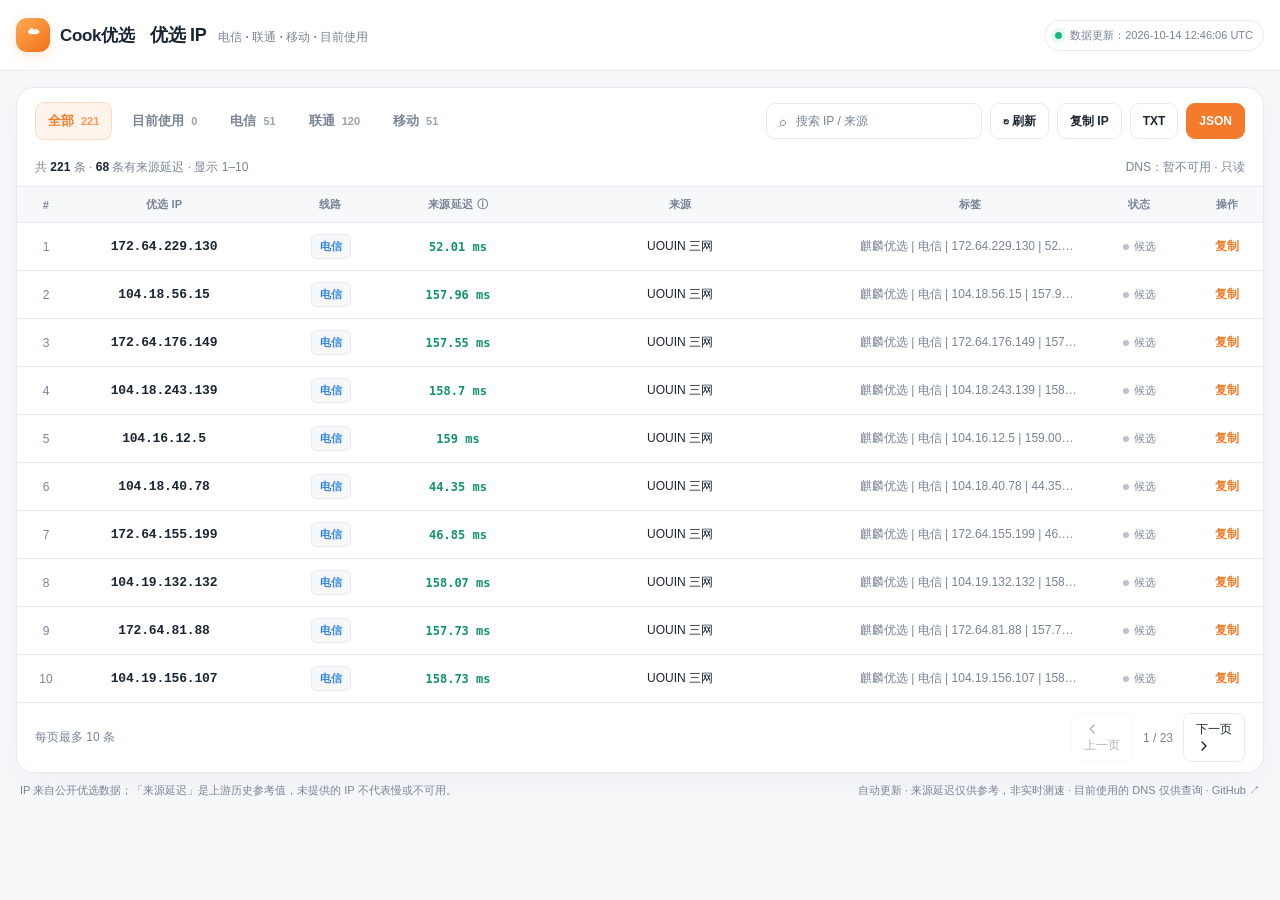
==== index.html @ 9cfcaa58 "Refresh aggregated IP pools" ====
<!doctype html>
<html lang="zh-CN">
<head>
  <meta charset="utf-8">
  <meta name="viewport" content="width=device-width, initial-scale=1, viewport-fit=cover">
  <meta name="color-scheme" content="light dark">
  <meta name="description" content="Cloudflare IPv4 优选数据：电信、联通、移动与目前使用的 DNS 解析。">
  <title>Cook 优选 · Cloudflare IP</title>
  <style>
    :root{font-family:Inter,-apple-system,BlinkMacSystemFont,"SF Pro Text","Segoe UI","PingFang SC","Microsoft YaHei",sans-serif;color-scheme:light;--bg:#f7f8fa;--panel:#fff;--ink:#1a2533;--muted:#788495;--border:#e7ebf1;--accent:#f47b2b;--accent-bg:#fff4eb;--green:#15966e;--green-bg:#e8f8ef;--shadow:0 8px 30px rgba(25,42,64,.045)}
    @media(prefers-color-scheme:dark){:root{color-scheme:dark;--bg:#0f141c;--panel:#1a222d;--ink:#eef2f7;--muted:#9aa6b4;--border:#303b4a;--accent:#ff9958;--accent-bg:#392b24;--green:#53d6a6;--green-bg:#1a382e;--shadow:0 8px 30px rgba(0,0,0,.18)}}
    *{box-sizing:border-box}body{margin:0;background:var(--bg);color:var(--ink);font-size:14px;min-width:320px}button,input,a{font:inherit}button{cursor:pointer}a{color:inherit;text-decoration:none}
    .site-header{background:var(--panel);border-bottom:1px solid var(--border)}.header-inner{width:min(1080px,calc(100% - 36px));margin:auto;height:67px;display:flex;align-items:center;justify-content:space-between;gap:16px}
    .brand{display:inline-flex;align-items:center;gap:10px;white-space:nowrap;font-size:17px;font-weight:800;letter-spacing:-.02em}.brand-mark{display:grid;place-items:center;width:34px;height:34px;border-radius:11px;color:#fff;background:linear-gradient(140deg,#ffac51,#f16f1a);font-size:21px;box-shadow:0 4px 13px rgba(247,119,34,.18)}.header-subtitle{color:var(--muted);font-size:12px;font-weight:550}
    .container{width:min(1080px,calc(100% - 36px));margin:54px auto 70px}.title-section{margin-bottom:26px;display:flex;justify-content:space-between;align-items:flex-end;gap:16px}.eyebrow{color:var(--accent);font-size:11px;letter-spacing:.16em;font-weight:800}.title-section h1{font-size:clamp(29px,4.5vw,38px);line-height:1.2;margin:8px 0 7px;letter-spacing:-.04em}.title-section p{font-size:13px;line-height:1.75;color:var(--muted);margin:0}.auto-badge{border:1px solid var(--border);border-radius:50px;padding:8px 12px;background:var(--panel);display:inline-flex;align-items:center;gap:8px;white-space:nowrap;color:var(--muted);font-size:12px}.live-dot{display:inline-block;width:7px;height:7px;border-radius:50%;background:#14b981;box-shadow:0 0 0 4px rgba(20,185,129,.09)}
    .panel{background:var(--panel);border:1px solid var(--border);border-radius:18px;box-shadow:var(--shadow);overflow:hidden}.toolbar{padding:22px 24px 19px;display:flex;flex-wrap:wrap;justify-content:space-between;gap:15px;align-items:center}.filters{display:flex;flex-wrap:wrap;gap:7px}.filter{background:transparent;border:1px solid transparent;border-radius:9px;color:var(--muted);padding:9px 12px;font-weight:650;font-size:13px;display:inline-flex;align-items:center;gap:7px}.filter:hover{color:var(--ink);background:var(--bg)}.filter.active{background:var(--accent-bg);color:var(--accent);border-color:rgba(244,123,43,.21)}.filter small{font-size:11px;font-weight:600;color:inherit;opacity:.75}
    .tools{display:flex;gap:8px;align-items:center;flex-wrap:wrap}.search{display:flex;align-items:center;gap:8px;min-width:190px;width:216px;border:1px solid var(--border);border-radius:9px;padding:0 12px;background:var(--panel);height:36px;color:var(--muted)}.search:focus-within{border-color:var(--accent);box-shadow:0 0 0 3px rgba(244,123,43,.09)}.search input{color:var(--ink);background:transparent;border:0;outline:0;min-width:0;width:100%;font-size:12px}.search input::placeholder{color:var(--muted)}
    .btn{border:1px solid var(--border);border-radius:9px;white-space:nowrap;background:var(--panel);color:var(--ink);height:36px;padding:0 12px;font-size:12px;font-weight:650}.btn:hover{border-color:var(--accent);color:var(--accent)}.btn-main{background:var(--accent);border-color:var(--accent);color:#fff}.btn-main:hover{filter:brightness(1.04);color:#fff}.btn:disabled{opacity:.55;cursor:wait}
    .table-meta{display:flex;justify-content:space-between;align-items:center;gap:10px;padding:11px 24px 16px;color:var(--muted);font-size:12px}.table-meta strong{color:var(--ink)}.meta-hint{overflow:hidden;text-overflow:ellipsis;white-space:nowrap}
    .table-wrap{overflow-x:auto;scrollbar-width:thin;border-top:1px solid var(--border)}table{border-collapse:collapse;width:100%;min-width:810px;text-align:center}thead{background:var(--bg)}th{color:var(--muted);font-size:11px;font-weight:750;letter-spacing:.025em;text-align:center;padding:14px 12px;white-space:nowrap}td{border-top:1px solid var(--border);font-size:12px;padding:14px 12px;vertical-align:middle}tbody tr:hover{background:color-mix(in srgb,var(--bg) 58%,transparent)}th:first-child,td:first-child{width:58px;color:var(--muted)}th:nth-child(2){width:178px}th:nth-child(3){width:155px}th:nth-child(6){width:103px}th:nth-child(7){width:72px}
    .ip{font-family:ui-monospace,"SFMono-Regular",Consolas,"Liberation Mono",monospace;font-size:13px;font-weight:740;white-space:nowrap;letter-spacing:-.015em}.tag{color:var(--muted);display:inline-block;max-width:220px;overflow:hidden;text-overflow:ellipsis;white-space:nowrap;vertical-align:middle}.source{color:var(--ink);max-width:190px;display:inline-block;overflow:hidden;white-space:nowrap;vertical-align:middle}.tags{display:flex;justify-content:center;align-items:center;gap:5px;flex-wrap:wrap}.line-pill{display:inline-flex;align-items:center;justify-content:center;padding:4px 8px;border-radius:6px;background:var(--bg);border:1px solid var(--border);font-weight:650;font-size:11px;color:var(--muted)}.line-ct{color:#3684d5}.line-cu{color:#935fc8}.line-cmcc{color:#159b78}.line-none{color:var(--muted)}
    .state{display:inline-flex;align-items:center;gap:5px;font-size:11px;color:var(--muted);white-space:nowrap}.state:before{content:"";width:6px;height:6px;border-radius:50%;background:#bac3d0}.state.live{color:var(--green);font-weight:750}.state.live:before{background:var(--green)}.copy{border:0;background:transparent;color:var(--accent);font-size:12px;font-weight:750;padding:7px 5px}.copy:hover{text-decoration:underline}
    .empty{padding:60px 16px!important;color:var(--muted);font-size:13px}.pagination{border-top:1px solid var(--border);padding:15px 24px;display:flex;align-items:center;justify-content:space-between;gap:12px;font-size:12px;color:var(--muted)}.pages{display:flex;align-items:center;gap:10px}.page-btn{background:var(--panel);color:var(--ink);border:1px solid var(--border);padding:7px 12px;border-radius:8px;font-size:12px}.page-btn:disabled{opacity:.35;cursor:not-allowed}.page-btn:not(:disabled):hover{border-color:var(--accent);color:var(--accent)}.page-icon{display:block;width:16px;height:16px;flex:none;transition:transform .18s ease}.page-btn:not(:disabled):hover .page-icon,.page-btn:not(:disabled):focus-visible .page-icon{transform:translateX(var(--page-icon-shift))}#prev-page{--page-icon-shift:-2px}#next-page{--page-icon-shift:2px}@media(prefers-reduced-motion:reduce){.page-icon{transition:none}}
    .bottom{display:flex;justify-content:space-between;align-items:center;gap:14px;padding:16px 4px 0;color:var(--muted);font-size:11px;line-height:1.6}.bottom a:hover{color:var(--accent)}.toast{position:fixed;left:50%;bottom:28px;transform:translate(-50%,10px);opacity:0;pointer-events:none;background:var(--ink);color:var(--panel);border-radius:10px;padding:11px 18px;box-shadow:var(--shadow);font-size:12px;transition:opacity .2s,transform .2s}.toast.show{opacity:1;transform:translate(-50%,0)}
    @media(max-width:950px){.toolbar{align-items:flex-start}.tools{width:100%}.search{flex:1;width:auto}.table-meta{padding-left:18px;padding-right:18px}}@media(max-width:650px){.header-inner,.container{width:calc(100% - 24px)}.header-inner{height:59px}.header-subtitle{font-size:10px}.container{margin:30px auto 45px}.title-section{align-items:flex-start;flex-direction:column;gap:13px}.title-section h1{font-size:30px}.toolbar{padding:15px 12px}.filters{gap:3px}.filter{padding:8px 10px;font-size:12px}.tools{gap:6px}.search{flex-basis:100%;max-width:none}.btn{flex:1}.table-meta{padding:7px 14px 12px}.pagination{padding:13px 14px;flex-wrap:wrap}.bottom{flex-direction:column;align-items:flex-start}.panel{border-radius:14px}}
    /* Compact top status bar; table starts immediately underneath. */
    .header-inner{height:auto;min-height:70px;flex-wrap:wrap;justify-content:flex-start}
    .header-summary{display:flex;align-items:baseline;gap:12px;flex:1;min-width:0}
    .header-summary h1{font-size:18px;line-height:1.25;margin:0;white-space:nowrap;letter-spacing:-.025em}
    .header-subtitle{font-size:12px;white-space:nowrap}
    .header-inner .auto-badge{margin-left:auto;font-size:11px;padding:7px 10px}
    .container{margin:22px auto 55px}
    .latency-ms{display:inline-block;font-family:ui-monospace,SFMono-Regular,Consolas,monospace;font-weight:750;color:#11936e;white-space:nowrap;font-variant-numeric:tabular-nums}
    .latency-empty{color:var(--muted);font-weight:450}
    table{min-width:880px}
    th:nth-child(4){width:100px}
    th:nth-child(7){width:103px}
    th:nth-child(8){width:72px}
    @media(max-width:800px){
      .header-inner{padding-top:11px;padding-bottom:11px;gap:7px 12px}
      .header-summary{flex:1 1 calc(100% - 155px);flex-wrap:wrap;gap:3px 10px}
      .header-inner .auto-badge{margin-left:44px;font-size:10px}
      .header-subtitle{font-size:11px}
      .container{margin-top:16px}
    }
    @media(max-width:480px){
      .header-summary{flex-basis:calc(100% - 145px)}
      .header-summary h1{font-size:16px}
      .header-inner .auto-badge{margin-left:0}
      .header-subtitle{font-size:10px}
    }

    /* Responsive page: compact desktop table, mobile cards, and viewport-aware paging. */
    html{-webkit-text-size-adjust:100%}
    body{min-width:0}
    .toolbar,.table-meta,.pagination,.header-inner,.bottom,.filters,.tools{min-width:0}
    @media(min-width:921px){
      .header-inner,.container{width:min(1320px,calc(100% - 32px))}
      .container{margin-top:16px;margin-bottom:28px}
      .toolbar{padding:14px 18px 12px;gap:10px}
      .table-meta{padding:7px 18px 10px}
      th{padding:10px 8px}
      td{padding:8px 8px}
      .pagination{padding:10px 18px}
      .bottom{padding-top:9px}
    }
    @media(max-width:920px){
      .table-wrap{overflow-x:visible}
      table{display:block;width:100%;min-width:0}
      thead{display:none}
      tbody{display:grid;grid-template-columns:minmax(0,1fr);gap:10px;padding:12px}
      tbody tr{min-width:0;min-height:146px;display:grid;grid-template-columns:minmax(0,1fr) auto;grid-template-areas:"rank state" "address action" "carrier latency" "source source" "tag tag";gap:5px 10px;align-content:start;padding:11px 13px;background:var(--panel);border:1px solid var(--border);border-radius:12px}
      tbody td{min-width:0!important;max-width:100%;width:auto!important;padding:0!important;border:0;text-align:left;line-height:1.5}
      tbody td:nth-child(1){grid-area:rank;font-size:11px}
      tbody td:nth-child(1)::before{content:"# "}
      tbody td:nth-child(2){grid-area:address;align-self:center}
      tbody td:nth-child(3){grid-area:carrier}
      tbody td:nth-child(4){grid-area:latency;text-align:right;align-self:center}
      tbody td:nth-child(5){grid-area:source;color:var(--muted);font-size:11px;overflow:hidden}
      tbody td:nth-child(6){grid-area:tag;color:var(--muted);font-size:11px;overflow:hidden}
      tbody td:nth-child(5)::before{content:"来源：";font-weight:650}
      tbody td:nth-child(6)::before{content:"标签：";font-weight:650}
      tbody td:nth-child(7){grid-area:state;justify-self:end}
      tbody td:nth-child(8){grid-area:action;justify-self:end;align-self:center}
      tbody .tags{justify-content:flex-start}
      tbody .source,tbody .tag{max-width:100%;vertical-align:middle;white-space:normal;overflow-wrap:anywhere;display:-webkit-box;-webkit-box-orient:vertical;-webkit-line-clamp:2;line-clamp:2;overflow:hidden}
      tbody td.empty{grid-column:1/-1;grid-row:1/-1;padding:25px 8px!important;text-align:center}
      .pagination{padding:11px 14px}
      .bottom{flex-wrap:wrap;padding-top:12px}
    }
    @media(min-width:680px) and (max-width:920px){
      tbody{grid-template-columns:repeat(2,minmax(0,1fr))}
    }
    @media(max-width:650px){
      .container{margin-top:12px;margin-bottom:22px}
      .toolbar{padding:11px 12px 9px;gap:9px}
      .filters{flex-wrap:nowrap;width:100%;max-width:100%;overflow-x:auto;scrollbar-width:thin;padding-bottom:3px}
      .filter{flex:0 0 auto;padding:8px 9px}
      .tools{width:100%;display:grid;grid-template-columns:repeat(4,minmax(0,1fr));gap:6px}
      .search{grid-column:1/-1;width:100%;min-width:0;height:38px}
      .search input{font-size:16px}
      .btn{flex:auto;min-width:0;padding:0 6px}
      .table-meta{padding:7px 12px 10px;flex-wrap:wrap;gap:4px 8px}
      .meta-hint{white-space:normal}
      tbody{padding:10px}
      .pagination{gap:9px}
      .bottom{gap:5px}
    }
    @media(max-width:360px){
      .header-summary{flex:1 1 100%}
      .header-inner .auto-badge{max-width:100%;white-space:normal}
    }
  </style>
</head>
<body>
<header class="site-header"><div class="header-inner">
  <a class="brand" href="./" aria-label="Cook优选首页"><span class="brand-mark">☁</span>Cook优选</a>
  <div class="header-summary"><h1>优选 IP</h1><span class="header-subtitle">电信 · 联通 · 移动 · 目前使用</span></div>
  <div class="auto-badge"><i class="live-dot" aria-hidden="true"></i><span id="updated">数据更新：读取中…</span></div>
</div></header>
<main class="container">
  <section class="panel" aria-label="Cloudflare 优选 IP 表格">
    <div class="toolbar">
      <div class="filters" role="group" aria-label="线路筛选">
        <button class="filter active" data-filter="all" aria-pressed="true">全部 <small id="count-all">—</small></button>
        <button class="filter" data-filter="dns" aria-pressed="false">目前使用 <small id="count-dns">—</small></button>
        <button class="filter" data-filter="ct" aria-pressed="false">电信 <small id="count-ct">—</small></button>
        <button class="filter" data-filter="cu" aria-pressed="false">联通 <small id="count-cu">—</small></button>
        <button class="filter" data-filter="cmcc" aria-pressed="false">移动 <small id="count-cmcc">—</small></button>
      </div>
      <div class="tools"><label class="search" aria-label="搜索 IP、来源或标签"><span aria-hidden="true">⌕</span><input id="search" type="search" placeholder="搜索 IP / 来源" autocomplete="off"></label><button type="button" class="btn" id="refresh">↻ 刷新</button><button type="button" class="btn" id="copy-all">复制 IP</button><button type="button" class="btn" id="export-txt">TXT</button><button type="button" class="btn btn-main" id="export-json">JSON</button></div>
    </div>
    <div class="table-meta"><span id="summary" role="status">正在拉取优选数据…</span><span id="dns-status" class="meta-hint">DNS 只读查询，不修改后台记录</span></div>
    <div class="table-wrap"><table><thead><tr><th>#</th><th>优选 IP</th><th>线路</th><th title="只有第三方来源提供 ms 时显示；不是即时测速">来源延迟 ⓘ</th><th>来源</th><th>标签</th><th>状态</th><th>操作</th></tr></thead><tbody id="rows"><tr><td colspan="8" class="empty">正在加载…</td></tr></tbody></table></div>
    <div class="pagination"><span id="page-summary">每页最多 10 条</span><div class="pages"><button class="page-btn" id="prev-page" type="button" aria-label="上一页" disabled><svg class="page-icon" viewBox="0 0 24 24" aria-hidden="true"><path d="M15 18l-6-6 6-6" fill="none" stroke="currentColor" stroke-width="2" stroke-linecap="round" stroke-linejoin="round"/></svg><span>上一页</span></button><span id="page-number">1 / 1</span><button class="page-btn" id="next-page" type="button" aria-label="下一页" disabled><span>下一页</span><svg class="page-icon" viewBox="0 0 24 24" aria-hidden="true"><path d="M9 18l6-6-6-6" fill="none" stroke="currentColor" stroke-width="2" stroke-linecap="round" stroke-linejoin="round"/></svg></button></div></div>
  </section>
  <footer class="bottom"><span>IP 来自公开优选数据；「来源延迟」是上游历史参考值，未提供的 IP 不代表慢或不可用。</span><span>自动更新 · 来源延迟仅供参考，非实时测速 · 目前使用的 DNS 仅供查询 · <a href="https://github.com/kityyJ/cook-speed-dns" target="_blank" rel="noopener noreferrer">GitHub ↗</a></span></footer>
</main><div class="toast" id="toast" role="status" aria-live="polite"></div>
<script>
(()=>{
  "use strict";
  const G=["ct","cu","cmcc"],N={ct:"电信",cu:"联通",cmcc:"移动"};
  const pageSize=10;
  let filter="all",query="",page=1,data=[],dnsIps=new Set(),sources={},loaded=false,loading=false,metaTimestamp="";
  const $=s=>document.querySelector(s);
  const esc=x=>String(x??"").replace(/[&<>"']/g,c=>({"&":"&amp;","<":"&lt;",">":"&gt;",'"':"&quot;","'":"&#39;"}[c]));
  const ipv4=ip=>{if(typeof ip!=="string")return false;const p=ip.split(".");return p.length===4&&p.every(v=>/^\d{1,3}$/.test(v)&&+v>=0&&+v<=255)};
  const toNumber=ip=>ip.split(".").reduce((v,n)=>v*256+Number(n),0);
  const sleepAbort=(ms)=>{const c=new AbortController(),timer=setTimeout(()=>c.abort(),ms);return {signal:c.signal,clear:()=>clearTimeout(timer)}};
  async function getJson(url,ms=9000){const c=sleepAbort(ms);try{const r=await fetch(url,{cache:"no-store",signal:c.signal});if(!r.ok)throw Error("HTTP "+r.status);return await r.json()}finally{c.clear()}}
  let toastTimer;
  function toast(text){const x=$("#toast");x.textContent=text;x.classList.add("show");clearTimeout(toastTimer);toastTimer=setTimeout(()=>x.classList.remove("show"),2100)}
  // Show upstream-reported milliseconds; not an on-demand network ping.
  function reportedLatency(tag){
    const found=String(tag??"").match(/\b(\d+(?:\.\d+)?)\s*ms\b/i);
    if(!found)return null;
    const ms=Number(found[1]);
    return Number.isFinite(ms)&&ms>0&&ms<3000?ms:null;
  }
  function safeGroupRows(payload,g){return Array.isArray(payload?.items)?payload.items.filter(x=>x&&ipv4(x.ip)).map((x,i)=>({ip:x.ip,port:Number(x.port)||443,group:g,rank:i,source:String(x.source??""),tag:String(x.tag??""),latencyMs:reportedLatency(x.tag)})):[]}
  async function queryDNS(){
    const urls=["https://cloudflare-dns.com/dns-query?name=cdn.yigeyao.com&type=A","https://dns.google/resolve?name=cdn.yigeyao.com&type=A"];
    for(const url of urls){try{const c=sleepAbort(5500);try{const r=await fetch(url,{cache:"no-store",headers:url.includes("cloudflare-dns")?{"Accept":"application/dns-json"}:{},signal:c.signal});if(!r.ok)continue;const j=await r.json();if(j.Status!==0)continue;const ips=(j.Answer||[]).filter(x=>x.type===1&&ipv4(x.data)).map(x=>x.data);if(ips.length)return {ips:[...new Set(ips)],resolver:url.includes("cloudflare-dns")?"Cloudflare DoH":"Google DoH"}}finally{c.clear()}}catch(e){/* Resolver may be blocked; use fallback. */}}
    return {ips:[],resolver:"查询失败（可能受本地网络限制）"};
  }
  async function reload(){
    if(loading)return;loading=true;loaded=false;$("#refresh").disabled=true;$("#summary").textContent="正在拉取优选 IP 与 DNS 数据…";
    const results=await Promise.allSettled([...G.map(g=>getJson(`./api/${g}.json`)),getJson("./api/all.json"),getJson("./data/status.json"),queryDNS()]);
    const newRows={};let available=0;
    G.forEach((g,i)=>{if(results[i].status==="fulfilled"){newRows[g]=safeGroupRows(results[i].value,g);available++}else newRows[g]=[]});
    let fallback=[];if(results[3].status==="fulfilled")fallback=safeGroupRows(results[3].value,"all");
    sources=newRows;
    const dnsResult=results[5].status==="fulfilled"?results[5].value:{ips:[],resolver:"查询失败"};
    dnsIps=new Set(dnsResult.ips);
    $("#dns-status").textContent=`DNS：${dnsIps.size?dnsIps.size+" 条 · "+dnsResult.resolver:"暂不可用"} · 只读`;
    const m=new Map();let order=0;
    const insert=(item)=>{
      if(!ipv4(item.ip))return;
      const k=item.ip;let row=m.get(k);
      if(!row){row={ip:k,port:item.port||443,lines:new Set(),source:item.source||"—",tag:item.tag||"—",latencyMs:item.latencyMs??null,order:order++};m.set(k,row)}
      if(G.includes(item.group))row.lines.add(item.group);
      if(row.source==="—"&&item.source)row.source=item.source;
      if(row.tag==="—"&&item.tag)row.tag=item.tag;
      if(row.latencyMs===null&&item.latencyMs!=null)row.latencyMs=item.latencyMs;
    };
    for(const g of G)for(const item of newRows[g])insert(item);
    if(available===0)for(const item of fallback)insert(item);
    for(const ip of dnsIps)insert({ip,port:443,group:"dns",source:"Cloudflare DNS",tag:"已在解析池"});
    // Favor IPs with explicit upstream latency so the first page is informative.
    // DNS-only records remain fully available under the "当前 DNS" filter.
    data=[...m.values()].sort((a,b)=>Number(b.latencyMs!==null)-Number(a.latencyMs!==null)||Number(dnsIps.has(b.ip))-Number(dnsIps.has(a.ip))||a.order-b.order||toNumber(a.ip)-toNumber(b.ip));
    const st=results[4].status==="fulfilled"?results[4].value:null;
    metaTimestamp=st?.generated_at||"";
    $("#updated").textContent=metaTimestamp?"数据更新："+metaTimestamp:"数据更新时间未知";
    $("#count-all").textContent=data.length;
    $("#count-dns").textContent=dnsIps.size;
    for(const g of G)$("#count-"+g).textContent=new Set(newRows[g].map(x=>x.ip)).size;
    loaded=true;loading=false;$("#refresh").disabled=false;page=1;
    render();
    if(available===0&&!fallback.length)toast("优选源暂不可用，DNS 数据可能仍可查看");
  }
  function filtered(){return data.filter(row=>{
    if(filter==="dns"&&!dnsIps.has(row.ip))return false;
    if(G.includes(filter)&&!row.lines.has(filter))return false;
    if(query){const hay=[row.ip,row.source,row.tag,[...row.lines].map(g=>N[g]).join(" "),dnsIps.has(row.ip)?"解析中":"候选"].join(" ").toLowerCase();if(!hay.includes(query))return false}
    return true;
  })}
  // Keep page size fixed so every device uses the same paging rules.
  function render(){
    const rows=filtered();const totalPages=Math.max(1,Math.ceil(rows.length/pageSize));page=Math.max(1,Math.min(page,totalPages));
    const start=(page-1)*pageSize;
    const table=rows.slice(start,start+pageSize);
    $("#rows").innerHTML=table.map((row,i)=>{
      const labels=[...row.lines].sort((a,b)=>G.indexOf(a)-G.indexOf(b));
      const lines=labels.length?labels.map(g=>`<span class="line-pill line-${g}">${N[g]}</span>`).join(""):'<span class="line-pill line-none">通用</span>';
      const online=dnsIps.has(row.ip);
      const latency=row.latencyMs===null
        ?'<span class="latency-empty" title="上游没有提供延迟；这不代表 IP 不可用">未提供</span>'
        :'<span class="latency-ms" title="数据源标注延迟，并非实时测速">'+esc(String(row.latencyMs))+' ms</span>';
      return `<tr><td>${start+i+1}</td><td><span class="ip">${esc(row.ip)}</span></td><td><div class="tags">${lines}</div></td><td>${latency}</td><td><span class="source" title="${esc(row.source)}">${esc(row.source)}</span></td><td><span class="tag" title="${esc(row.tag)}">${esc(row.tag)}</span></td><td><span class="state ${online?"live":""}">${online?"当前解析":"候选"}</span></td><td><button class="copy" type="button" data-ip="${esc(row.ip)}" aria-label="复制 ${esc(row.ip)}">复制</button></td></tr>`;
    }).join("")||`<tr><td colspan="8" class="empty">${loaded?"没有符合条件的 IP":"正在载入数据…"}</td></tr>`;
    const measured=rows.reduce((total,row)=>total+(row.latencyMs!==null?1:0),0);
    $("#summary").innerHTML=`共 <strong>${rows.length}</strong> 条 · <strong>${measured}</strong> 条有来源延迟${query?" · 搜索结果":""}${rows.length?` · 显示 ${start+1}–${Math.min(start+pageSize,rows.length)}`:""}`;
    $("#summary").title="未显示延迟的 IP 是上游未提供数据；网页没有对单个 IP 进行实时网络测速。";
    $("#page-summary").textContent=`每页最多 ${pageSize} 条`;
    $("#page-number").textContent=page+" / "+totalPages;
    $("#prev-page").disabled=page<=1;$("#next-page").disabled=page>=totalPages;
  }
  async function copy(text){try{await navigator.clipboard.writeText(text);toast("已复制到剪贴板")}catch(e){toast("复制失败，请检查浏览器剪贴板权限")}}
  function download(type){const rows=filtered();if(!rows.length)return toast("当前没有可导出数据");const contents=type==="txt"?rows.map(r=>r.ip).join("\n")+"\n":JSON.stringify({count:rows.length,generated_at:metaTimestamp,items:rows.map(r=>({ip:r.ip,port:r.port,carriers:[...r.lines],source:r.source,tag:r.tag,latency_ms:r.latencyMs,in_dns:dnsIps.has(r.ip)}))},null,2);const blob=new Blob([contents],{type:type==="json"?"application/json;charset=utf-8":"text/plain;charset=utf-8"});const url=URL.createObjectURL(blob);const a=document.createElement("a");a.href=url;a.download=`cloudflare-ip-${filter}.${type}`;document.body.appendChild(a);a.click();a.remove();setTimeout(()=>URL.revokeObjectURL(url),1000)}
  document.querySelectorAll(".filter").forEach(btn=>btn.addEventListener("click",()=>{filter=btn.dataset.filter;page=1;for(const el of document.querySelectorAll(".filter")){const on=el===btn;el.classList.toggle("active",on);el.setAttribute("aria-pressed",String(on))}render()}));
  $("#search").addEventListener("input",e=>{query=e.target.value.trim().toLowerCase();page=1;render()});
  $("#rows").addEventListener("click",e=>{const btn=e.target.closest("button[data-ip]");if(btn)copy(btn.dataset.ip)});
  $("#prev-page").addEventListener("click",()=>{page--;render()});$("#next-page").addEventListener("click",()=>{page++;render()});
  $("#refresh").addEventListener("click",reload);
  $("#copy-all").addEventListener("click",()=>{const r=filtered();if(!r.length)return toast("当前没有可复制的 IP");copy(r.map(x=>x.ip).join("\n"))});
  $("#export-txt").addEventListener("click",()=>download("txt"));$("#export-json").addEventListener("click",()=>download("json"));
  reload();
})();
</script>
<script type="module">
  try {
    const { createMorph } = await import("https://esm.sh/morphicons@1.7.1/dom");
    const icons = [
      { id: "prev-page", from: "M15 18l-6-6 6-6", to: "M19 12H5M12 19l-7-7 7-7" },
      { id: "next-page", from: "M9 18l6-6-6-6", to: "M5 12h14M12 5l7 7-7 7" }
    ];
    for (const icon of icons) {
      const button = document.getElementById(icon.id);
      const path = button?.querySelector(".page-icon path");
      if (!button || !path) continue;
      const morph = createMorph(path, icon.from);
      morph.reducedMotion = "user";
      const setState = active => morph.morphTo(active ? icon.to : icon.from, "snappy");
      button.addEventListener("mouseenter", () => setState(true));
      button.addEventListener("mouseleave", () => setState(false));
      button.addEventListener("focus", () => setState(true));
      button.addEventListener("blur", () => setState(false));
    }
  } catch {
    // Inline SVG and CSS keep the arrows visible and pagination usable if the CDN is unavailable.
  }
</script>
</body></html>
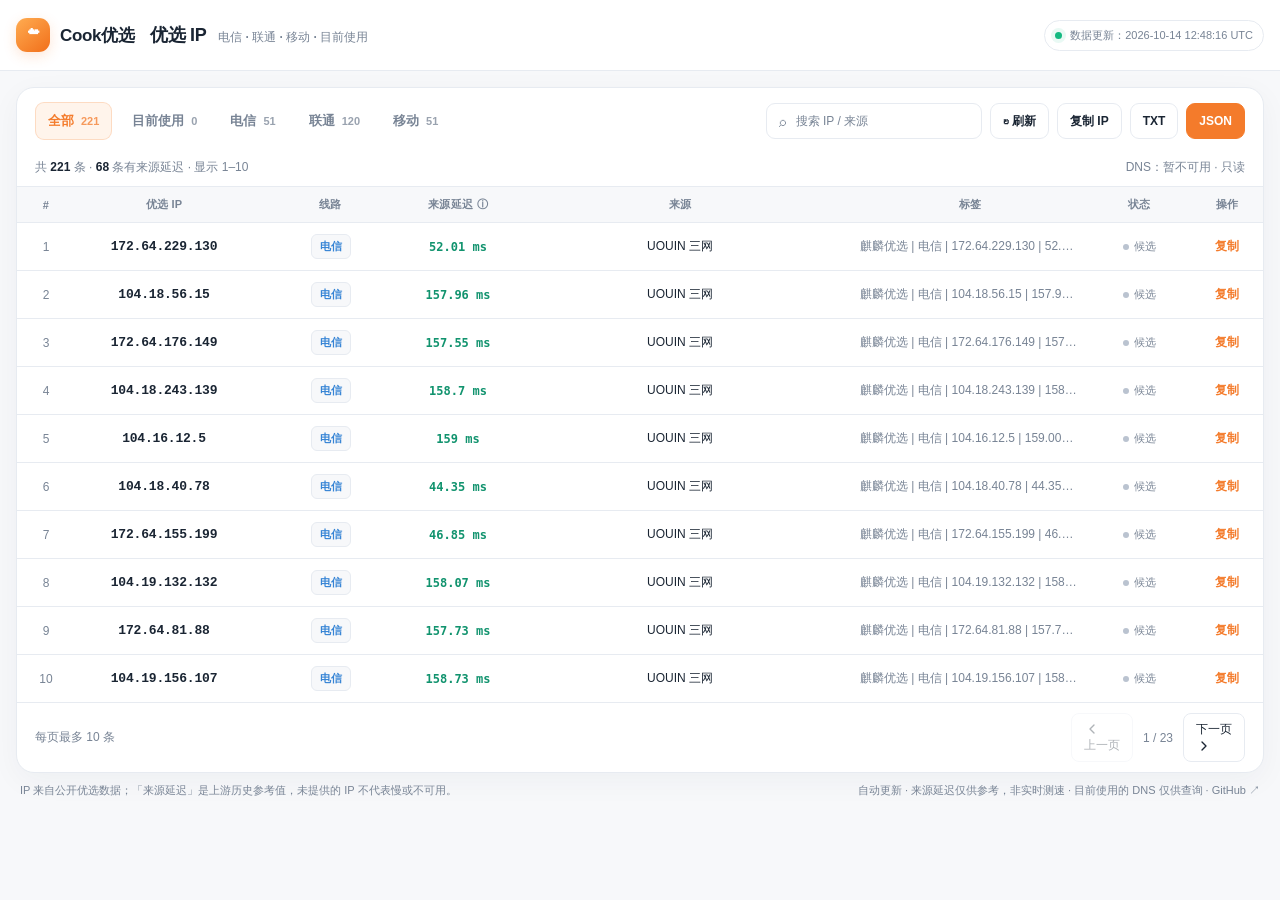
==== commit bb3a732c: "Refresh aggregated IP pools" ====
--- a/index.html
+++ b/index.html
@@ -187,7 +187,7 @@
     if(available===0)for(const item of fallback)insert(item);
     for(const ip of dnsIps)insert({ip,port:443,group:"dns",source:"Cloudflare DNS",tag:"已在解析池"});
     // Favor IPs with explicit upstream latency so the first page is informative.
-    // DNS-only records remain fully available under the "当前 DNS" filter.
+    // DNS-only records remain available under the "目前使用" filter.
     data=[...m.values()].sort((a,b)=>Number(b.latencyMs!==null)-Number(a.latencyMs!==null)||Number(dnsIps.has(b.ip))-Number(dnsIps.has(a.ip))||a.order-b.order||toNumber(a.ip)-toNumber(b.ip));
     const st=results[4].status==="fulfilled"?results[4].value:null;
     metaTimestamp=st?.generated_at||"";
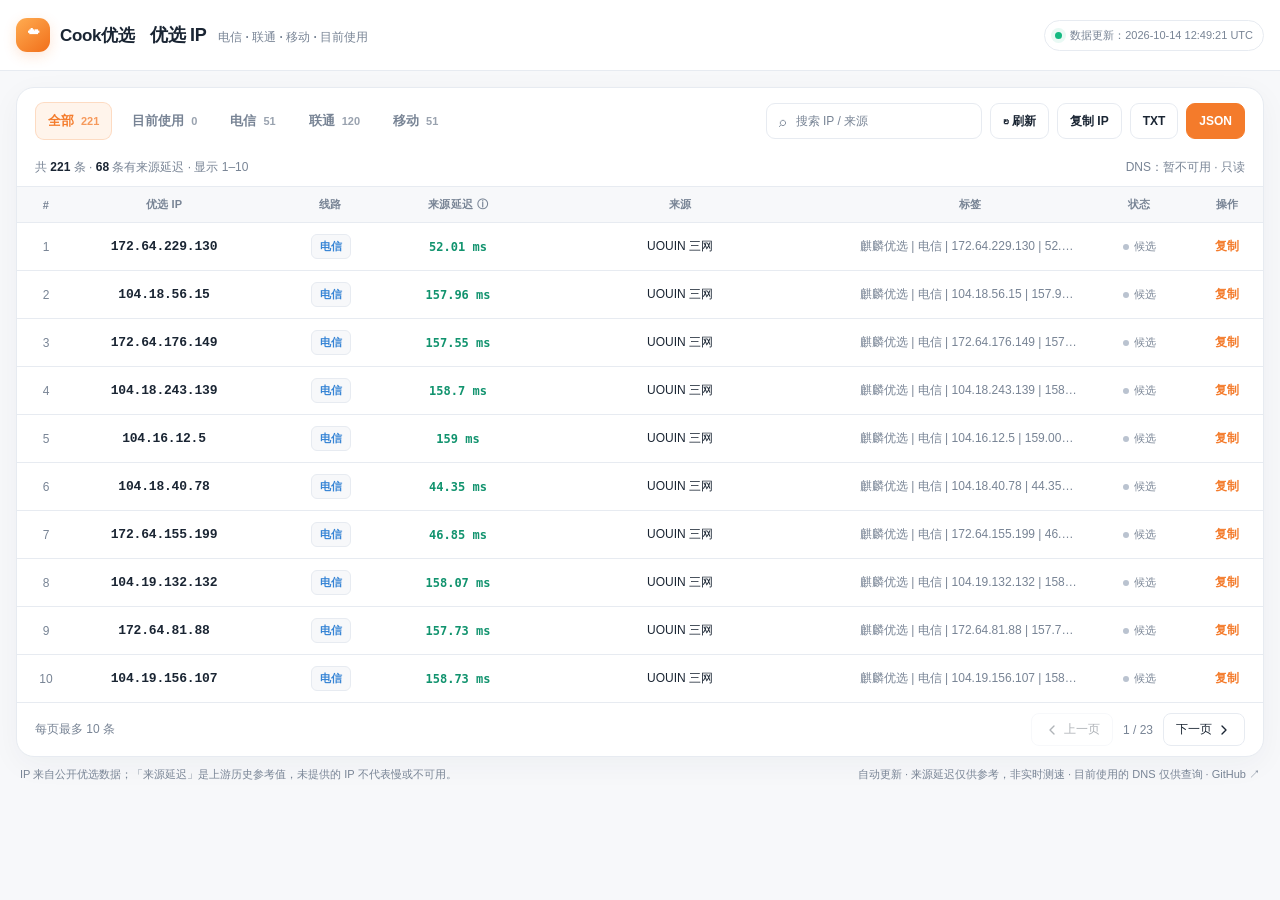
==== commit 88b72d7e: "Keep pagination arrows on one line" ====
--- a/index.html
+++ b/index.html
@@ -20,7 +20,7 @@
     .table-wrap{overflow-x:auto;scrollbar-width:thin;border-top:1px solid var(--border)}table{border-collapse:collapse;width:100%;min-width:810px;text-align:center}thead{background:var(--bg)}th{color:var(--muted);font-size:11px;font-weight:750;letter-spacing:.025em;text-align:center;padding:14px 12px;white-space:nowrap}td{border-top:1px solid var(--border);font-size:12px;padding:14px 12px;vertical-align:middle}tbody tr:hover{background:color-mix(in srgb,var(--bg) 58%,transparent)}th:first-child,td:first-child{width:58px;color:var(--muted)}th:nth-child(2){width:178px}th:nth-child(3){width:155px}th:nth-child(6){width:103px}th:nth-child(7){width:72px}
     .ip{font-family:ui-monospace,"SFMono-Regular",Consolas,"Liberation Mono",monospace;font-size:13px;font-weight:740;white-space:nowrap;letter-spacing:-.015em}.tag{color:var(--muted);display:inline-block;max-width:220px;overflow:hidden;text-overflow:ellipsis;white-space:nowrap;vertical-align:middle}.source{color:var(--ink);max-width:190px;display:inline-block;overflow:hidden;white-space:nowrap;vertical-align:middle}.tags{display:flex;justify-content:center;align-items:center;gap:5px;flex-wrap:wrap}.line-pill{display:inline-flex;align-items:center;justify-content:center;padding:4px 8px;border-radius:6px;background:var(--bg);border:1px solid var(--border);font-weight:650;font-size:11px;color:var(--muted)}.line-ct{color:#3684d5}.line-cu{color:#935fc8}.line-cmcc{color:#159b78}.line-none{color:var(--muted)}
     .state{display:inline-flex;align-items:center;gap:5px;font-size:11px;color:var(--muted);white-space:nowrap}.state:before{content:"";width:6px;height:6px;border-radius:50%;background:#bac3d0}.state.live{color:var(--green);font-weight:750}.state.live:before{background:var(--green)}.copy{border:0;background:transparent;color:var(--accent);font-size:12px;font-weight:750;padding:7px 5px}.copy:hover{text-decoration:underline}
-    .empty{padding:60px 16px!important;color:var(--muted);font-size:13px}.pagination{border-top:1px solid var(--border);padding:15px 24px;display:flex;align-items:center;justify-content:space-between;gap:12px;font-size:12px;color:var(--muted)}.pages{display:flex;align-items:center;gap:10px}.page-btn{background:var(--panel);color:var(--ink);border:1px solid var(--border);padding:7px 12px;border-radius:8px;font-size:12px}.page-btn:disabled{opacity:.35;cursor:not-allowed}.page-btn:not(:disabled):hover{border-color:var(--accent);color:var(--accent)}.page-icon{display:block;width:16px;height:16px;flex:none;transition:transform .18s ease}.page-btn:not(:disabled):hover .page-icon,.page-btn:not(:disabled):focus-visible .page-icon{transform:translateX(var(--page-icon-shift))}#prev-page{--page-icon-shift:-2px}#next-page{--page-icon-shift:2px}@media(prefers-reduced-motion:reduce){.page-icon{transition:none}}
+    .empty{padding:60px 16px!important;color:var(--muted);font-size:13px}.pagination{border-top:1px solid var(--border);padding:15px 24px;display:flex;align-items:center;justify-content:space-between;gap:12px;font-size:12px;color:var(--muted)}.pages{display:flex;align-items:center;gap:10px}.page-btn{display:inline-flex;align-items:center;justify-content:center;gap:4px;white-space:nowrap;background:var(--panel);color:var(--ink);border:1px solid var(--border);padding:7px 12px;border-radius:8px;font-size:12px}.page-btn:disabled{opacity:.35;cursor:not-allowed}.page-btn:not(:disabled):hover{border-color:var(--accent);color:var(--accent)}.page-icon{display:block;width:16px;height:16px;flex:none;transition:transform .18s ease}.page-btn:not(:disabled):hover .page-icon,.page-btn:not(:disabled):focus-visible .page-icon{transform:translateX(var(--page-icon-shift))}#prev-page{--page-icon-shift:-2px}#next-page{--page-icon-shift:2px}@media(prefers-reduced-motion:reduce){.page-icon{transition:none}}
     .bottom{display:flex;justify-content:space-between;align-items:center;gap:14px;padding:16px 4px 0;color:var(--muted);font-size:11px;line-height:1.6}.bottom a:hover{color:var(--accent)}.toast{position:fixed;left:50%;bottom:28px;transform:translate(-50%,10px);opacity:0;pointer-events:none;background:var(--ink);color:var(--panel);border-radius:10px;padding:11px 18px;box-shadow:var(--shadow);font-size:12px;transition:opacity .2s,transform .2s}.toast.show{opacity:1;transform:translate(-50%,0)}
     @media(max-width:950px){.toolbar{align-items:flex-start}.tools{width:100%}.search{flex:1;width:auto}.table-meta{padding-left:18px;padding-right:18px}}@media(max-width:650px){.header-inner,.container{width:calc(100% - 24px)}.header-inner{height:59px}.header-subtitle{font-size:10px}.container{margin:30px auto 45px}.title-section{align-items:flex-start;flex-direction:column;gap:13px}.title-section h1{font-size:30px}.toolbar{padding:15px 12px}.filters{gap:3px}.filter{padding:8px 10px;font-size:12px}.tools{gap:6px}.search{flex-basis:100%;max-width:none}.btn{flex:1}.table-meta{padding:7px 14px 12px}.pagination{padding:13px 14px;flex-wrap:wrap}.bottom{flex-direction:column;align-items:flex-start}.panel{border-radius:14px}}
     /* Compact top status bar; table starts immediately underneath. */
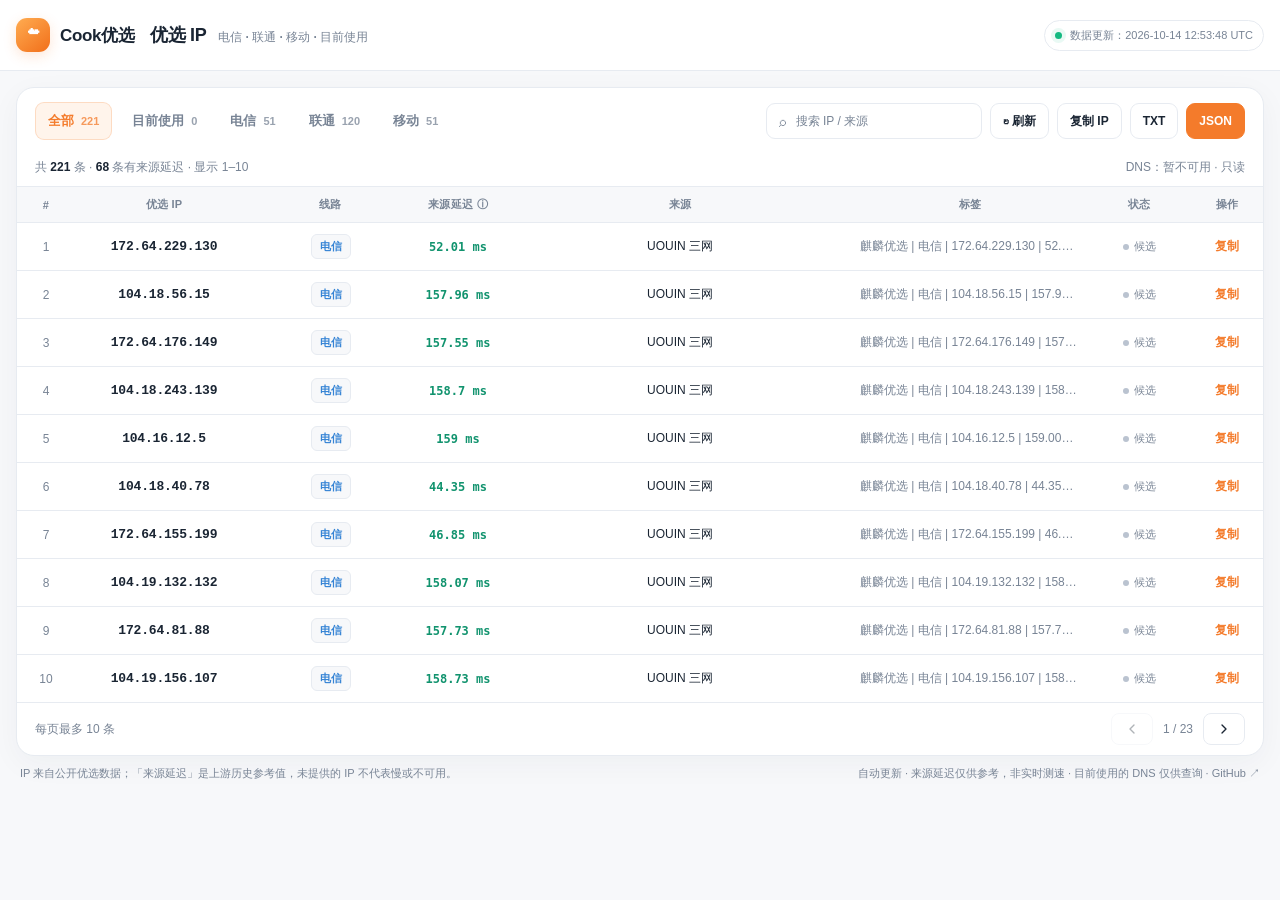
==== commit 0ecf78b6: "Use icon-only animated pagination controls" ====
--- a/index.html
+++ b/index.html
@@ -132,7 +132,7 @@
     </div>
     <div class="table-meta"><span id="summary" role="status">正在拉取优选数据…</span><span id="dns-status" class="meta-hint">DNS 只读查询，不修改后台记录</span></div>
     <div class="table-wrap"><table><thead><tr><th>#</th><th>优选 IP</th><th>线路</th><th title="只有第三方来源提供 ms 时显示；不是即时测速">来源延迟 ⓘ</th><th>来源</th><th>标签</th><th>状态</th><th>操作</th></tr></thead><tbody id="rows"><tr><td colspan="8" class="empty">正在加载…</td></tr></tbody></table></div>
-    <div class="pagination"><span id="page-summary">每页最多 10 条</span><div class="pages"><button class="page-btn" id="prev-page" type="button" aria-label="上一页" disabled><svg class="page-icon" viewBox="0 0 24 24" aria-hidden="true"><path d="M15 18l-6-6 6-6" fill="none" stroke="currentColor" stroke-width="2" stroke-linecap="round" stroke-linejoin="round"/></svg><span>上一页</span></button><span id="page-number">1 / 1</span><button class="page-btn" id="next-page" type="button" aria-label="下一页" disabled><span>下一页</span><svg class="page-icon" viewBox="0 0 24 24" aria-hidden="true"><path d="M9 18l6-6-6-6" fill="none" stroke="currentColor" stroke-width="2" stroke-linecap="round" stroke-linejoin="round"/></svg></button></div></div>
+    <div class="pagination"><span id="page-summary">每页最多 10 条</span><div class="pages"><button class="page-btn" id="prev-page" type="button" aria-label="上一页" title="上一页" disabled><svg class="page-icon" viewBox="0 0 24 24" aria-hidden="true"><path d="M15 18l-6-6 6-6" fill="none" stroke="currentColor" stroke-width="2" stroke-linecap="round" stroke-linejoin="round"/></svg></button><span id="page-number">1 / 1</span><button class="page-btn" id="next-page" type="button" aria-label="下一页" title="下一页" disabled><svg class="page-icon" viewBox="0 0 24 24" aria-hidden="true"><path d="M9 18l6-6-6-6" fill="none" stroke="currentColor" stroke-width="2" stroke-linecap="round" stroke-linejoin="round"/></svg></button></div></div>
   </section>
   <footer class="bottom"><span>IP 来自公开优选数据；「来源延迟」是上游历史参考值，未提供的 IP 不代表慢或不可用。</span><span>自动更新 · 来源延迟仅供参考，非实时测速 · 目前使用的 DNS 仅供查询 · <a href="https://github.com/kityyJ/cook-speed-dns" target="_blank" rel="noopener noreferrer">GitHub ↗</a></span></footer>
 </main><div class="toast" id="toast" role="status" aria-live="polite"></div>
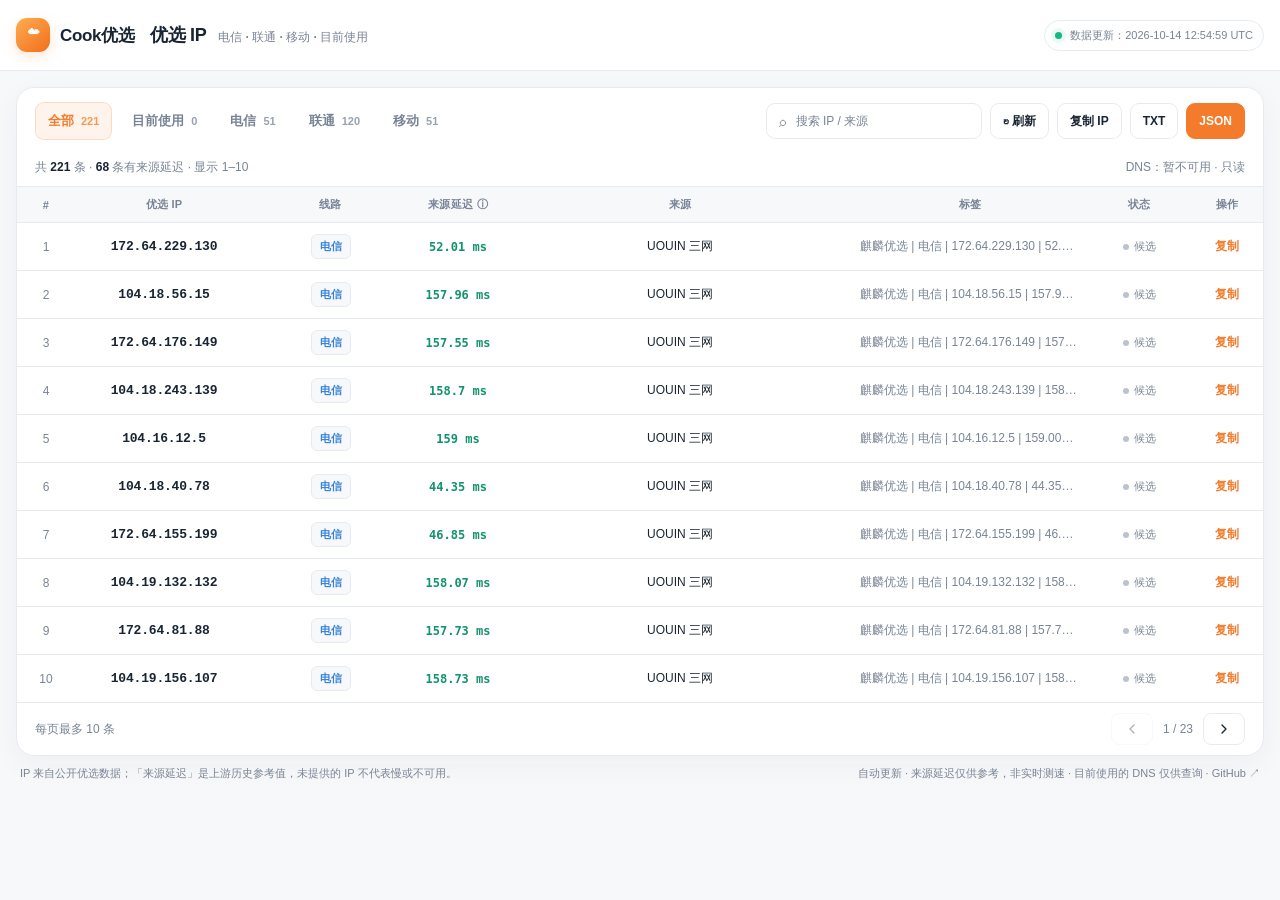
==== commit 13f1db48: "Remove pagination tooltip text" ====
--- a/index.html
+++ b/index.html
@@ -132,7 +132,7 @@
     </div>
     <div class="table-meta"><span id="summary" role="status">正在拉取优选数据…</span><span id="dns-status" class="meta-hint">DNS 只读查询，不修改后台记录</span></div>
     <div class="table-wrap"><table><thead><tr><th>#</th><th>优选 IP</th><th>线路</th><th title="只有第三方来源提供 ms 时显示；不是即时测速">来源延迟 ⓘ</th><th>来源</th><th>标签</th><th>状态</th><th>操作</th></tr></thead><tbody id="rows"><tr><td colspan="8" class="empty">正在加载…</td></tr></tbody></table></div>
-    <div class="pagination"><span id="page-summary">每页最多 10 条</span><div class="pages"><button class="page-btn" id="prev-page" type="button" aria-label="上一页" title="上一页" disabled><svg class="page-icon" viewBox="0 0 24 24" aria-hidden="true"><path d="M15 18l-6-6 6-6" fill="none" stroke="currentColor" stroke-width="2" stroke-linecap="round" stroke-linejoin="round"/></svg></button><span id="page-number">1 / 1</span><button class="page-btn" id="next-page" type="button" aria-label="下一页" title="下一页" disabled><svg class="page-icon" viewBox="0 0 24 24" aria-hidden="true"><path d="M9 18l6-6-6-6" fill="none" stroke="currentColor" stroke-width="2" stroke-linecap="round" stroke-linejoin="round"/></svg></button></div></div>
+    <div class="pagination"><span id="page-summary">每页最多 10 条</span><div class="pages"><button class="page-btn" id="prev-page" type="button" aria-label="上一页" disabled><svg class="page-icon" viewBox="0 0 24 24" aria-hidden="true"><path d="M15 18l-6-6 6-6" fill="none" stroke="currentColor" stroke-width="2" stroke-linecap="round" stroke-linejoin="round"/></svg></button><span id="page-number">1 / 1</span><button class="page-btn" id="next-page" type="button" aria-label="下一页" disabled><svg class="page-icon" viewBox="0 0 24 24" aria-hidden="true"><path d="M9 18l6-6-6-6" fill="none" stroke="currentColor" stroke-width="2" stroke-linecap="round" stroke-linejoin="round"/></svg></button></div></div>
   </section>
   <footer class="bottom"><span>IP 来自公开优选数据；「来源延迟」是上游历史参考值，未提供的 IP 不代表慢或不可用。</span><span>自动更新 · 来源延迟仅供参考，非实时测速 · 目前使用的 DNS 仅供查询 · <a href="https://github.com/kityyJ/cook-speed-dns" target="_blank" rel="noopener noreferrer">GitHub ↗</a></span></footer>
 </main><div class="toast" id="toast" role="status" aria-live="polite"></div>
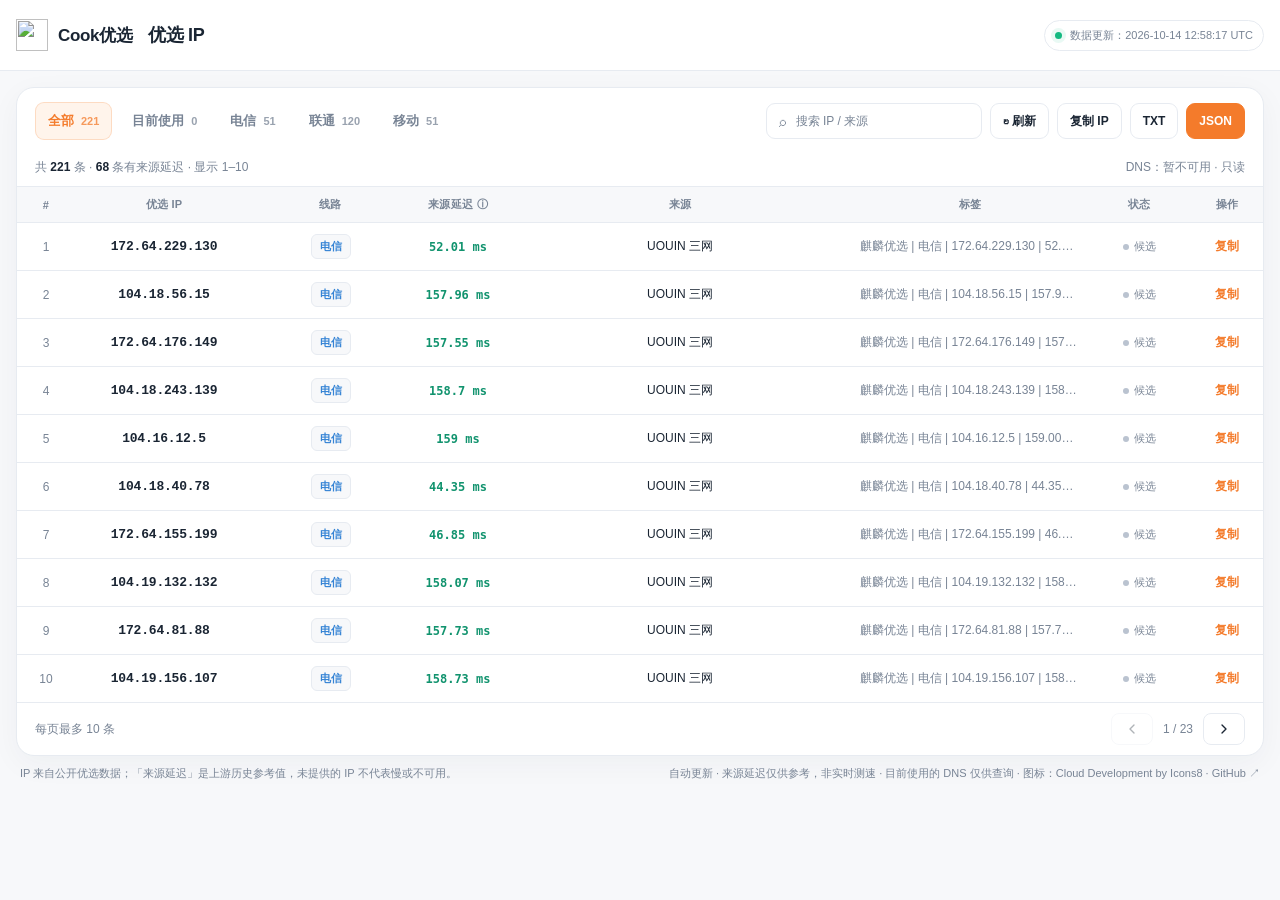
==== commit cea1bacf: "Use Icons8 cloud icon for favicon and header" ====
--- a/index.html
+++ b/index.html
@@ -6,12 +6,14 @@
   <meta name="color-scheme" content="light dark">
   <meta name="description" content="Cloudflare IPv4 优选数据：电信、联通、移动与目前使用的 DNS 解析。">
   <title>Cook 优选 · Cloudflare IP</title>
+  <link type="image/png" sizes="16x16" rel="icon" href="https://img.icons8.com/pulsar-color/16/cloud-development.png">
+  <link type="image/png" sizes="32x32" rel="icon" href="https://img.icons8.com/pulsar-color/32/cloud-development.png">
   <style>
     :root{font-family:Inter,-apple-system,BlinkMacSystemFont,"SF Pro Text","Segoe UI","PingFang SC","Microsoft YaHei",sans-serif;color-scheme:light;--bg:#f7f8fa;--panel:#fff;--ink:#1a2533;--muted:#788495;--border:#e7ebf1;--accent:#f47b2b;--accent-bg:#fff4eb;--green:#15966e;--green-bg:#e8f8ef;--shadow:0 8px 30px rgba(25,42,64,.045)}
     @media(prefers-color-scheme:dark){:root{color-scheme:dark;--bg:#0f141c;--panel:#1a222d;--ink:#eef2f7;--muted:#9aa6b4;--border:#303b4a;--accent:#ff9958;--accent-bg:#392b24;--green:#53d6a6;--green-bg:#1a382e;--shadow:0 8px 30px rgba(0,0,0,.18)}}
     *{box-sizing:border-box}body{margin:0;background:var(--bg);color:var(--ink);font-size:14px;min-width:320px}button,input,a{font:inherit}button{cursor:pointer}a{color:inherit;text-decoration:none}
     .site-header{background:var(--panel);border-bottom:1px solid var(--border)}.header-inner{width:min(1080px,calc(100% - 36px));margin:auto;height:67px;display:flex;align-items:center;justify-content:space-between;gap:16px}
-    .brand{display:inline-flex;align-items:center;gap:10px;white-space:nowrap;font-size:17px;font-weight:800;letter-spacing:-.02em}.brand-mark{display:grid;place-items:center;width:34px;height:34px;border-radius:11px;color:#fff;background:linear-gradient(140deg,#ffac51,#f16f1a);font-size:21px;box-shadow:0 4px 13px rgba(247,119,34,.18)}.header-subtitle{color:var(--muted);font-size:12px;font-weight:550}
+    .brand{display:inline-flex;align-items:center;gap:10px;white-space:nowrap;font-size:17px;font-weight:800;letter-spacing:-.02em}.brand-mark{display:block;width:32px;height:32px;flex:none;object-fit:contain}.header-subtitle{color:var(--muted);font-size:12px;font-weight:550}
     .container{width:min(1080px,calc(100% - 36px));margin:54px auto 70px}.title-section{margin-bottom:26px;display:flex;justify-content:space-between;align-items:flex-end;gap:16px}.eyebrow{color:var(--accent);font-size:11px;letter-spacing:.16em;font-weight:800}.title-section h1{font-size:clamp(29px,4.5vw,38px);line-height:1.2;margin:8px 0 7px;letter-spacing:-.04em}.title-section p{font-size:13px;line-height:1.75;color:var(--muted);margin:0}.auto-badge{border:1px solid var(--border);border-radius:50px;padding:8px 12px;background:var(--panel);display:inline-flex;align-items:center;gap:8px;white-space:nowrap;color:var(--muted);font-size:12px}.live-dot{display:inline-block;width:7px;height:7px;border-radius:50%;background:#14b981;box-shadow:0 0 0 4px rgba(20,185,129,.09)}
     .panel{background:var(--panel);border:1px solid var(--border);border-radius:18px;box-shadow:var(--shadow);overflow:hidden}.toolbar{padding:22px 24px 19px;display:flex;flex-wrap:wrap;justify-content:space-between;gap:15px;align-items:center}.filters{display:flex;flex-wrap:wrap;gap:7px}.filter{background:transparent;border:1px solid transparent;border-radius:9px;color:var(--muted);padding:9px 12px;font-weight:650;font-size:13px;display:inline-flex;align-items:center;gap:7px}.filter:hover{color:var(--ink);background:var(--bg)}.filter.active{background:var(--accent-bg);color:var(--accent);border-color:rgba(244,123,43,.21)}.filter small{font-size:11px;font-weight:600;color:inherit;opacity:.75}
     .tools{display:flex;gap:8px;align-items:center;flex-wrap:wrap}.search{display:flex;align-items:center;gap:8px;min-width:190px;width:216px;border:1px solid var(--border);border-radius:9px;padding:0 12px;background:var(--panel);height:36px;color:var(--muted)}.search:focus-within{border-color:var(--accent);box-shadow:0 0 0 3px rgba(244,123,43,.09)}.search input{color:var(--ink);background:transparent;border:0;outline:0;min-width:0;width:100%;font-size:12px}.search input::placeholder{color:var(--muted)}
@@ -114,8 +116,8 @@
 </head>
 <body>
 <header class="site-header"><div class="header-inner">
-  <a class="brand" href="./" aria-label="Cook优选首页"><span class="brand-mark">☁</span>Cook优选</a>
-  <div class="header-summary"><h1>优选 IP</h1><span class="header-subtitle">电信 · 联通 · 移动 · 目前使用</span></div>
+  <a class="brand" href="./" aria-label="Cook优选首页"><img class="brand-mark" src="https://img.icons8.com/pulsar-color/32/cloud-development.png" width="32" height="32" alt="" decoding="async">Cook优选</a>
+  <div class="header-summary"><h1>优选 IP</h1></div>
   <div class="auto-badge"><i class="live-dot" aria-hidden="true"></i><span id="updated">数据更新：读取中…</span></div>
 </div></header>
 <main class="container">
@@ -134,7 +136,7 @@
     <div class="table-wrap"><table><thead><tr><th>#</th><th>优选 IP</th><th>线路</th><th title="只有第三方来源提供 ms 时显示；不是即时测速">来源延迟 ⓘ</th><th>来源</th><th>标签</th><th>状态</th><th>操作</th></tr></thead><tbody id="rows"><tr><td colspan="8" class="empty">正在加载…</td></tr></tbody></table></div>
     <div class="pagination"><span id="page-summary">每页最多 10 条</span><div class="pages"><button class="page-btn" id="prev-page" type="button" aria-label="上一页" disabled><svg class="page-icon" viewBox="0 0 24 24" aria-hidden="true"><path d="M15 18l-6-6 6-6" fill="none" stroke="currentColor" stroke-width="2" stroke-linecap="round" stroke-linejoin="round"/></svg></button><span id="page-number">1 / 1</span><button class="page-btn" id="next-page" type="button" aria-label="下一页" disabled><svg class="page-icon" viewBox="0 0 24 24" aria-hidden="true"><path d="M9 18l6-6-6-6" fill="none" stroke="currentColor" stroke-width="2" stroke-linecap="round" stroke-linejoin="round"/></svg></button></div></div>
   </section>
-  <footer class="bottom"><span>IP 来自公开优选数据；「来源延迟」是上游历史参考值，未提供的 IP 不代表慢或不可用。</span><span>自动更新 · 来源延迟仅供参考，非实时测速 · 目前使用的 DNS 仅供查询 · <a href="https://github.com/kityyJ/cook-speed-dns" target="_blank" rel="noopener noreferrer">GitHub ↗</a></span></footer>
+  <footer class="bottom"><span>IP 来自公开优选数据；「来源延迟」是上游历史参考值，未提供的 IP 不代表慢或不可用。</span><span>自动更新 · 来源延迟仅供参考，非实时测速 · 目前使用的 DNS 仅供查询 · 图标：<a href="https://icons8.com/icon/oazEPoSbwSAm/cloud-development" target="_blank" rel="noopener noreferrer">Cloud Development</a> by <a href="https://icons8.com" target="_blank" rel="noopener noreferrer">Icons8</a> · <a href="https://github.com/kityyJ/cook-speed-dns" target="_blank" rel="noopener noreferrer">GitHub ↗</a></span></footer>
 </main><div class="toast" id="toast" role="status" aria-live="polite"></div>
 <script>
 (()=>{
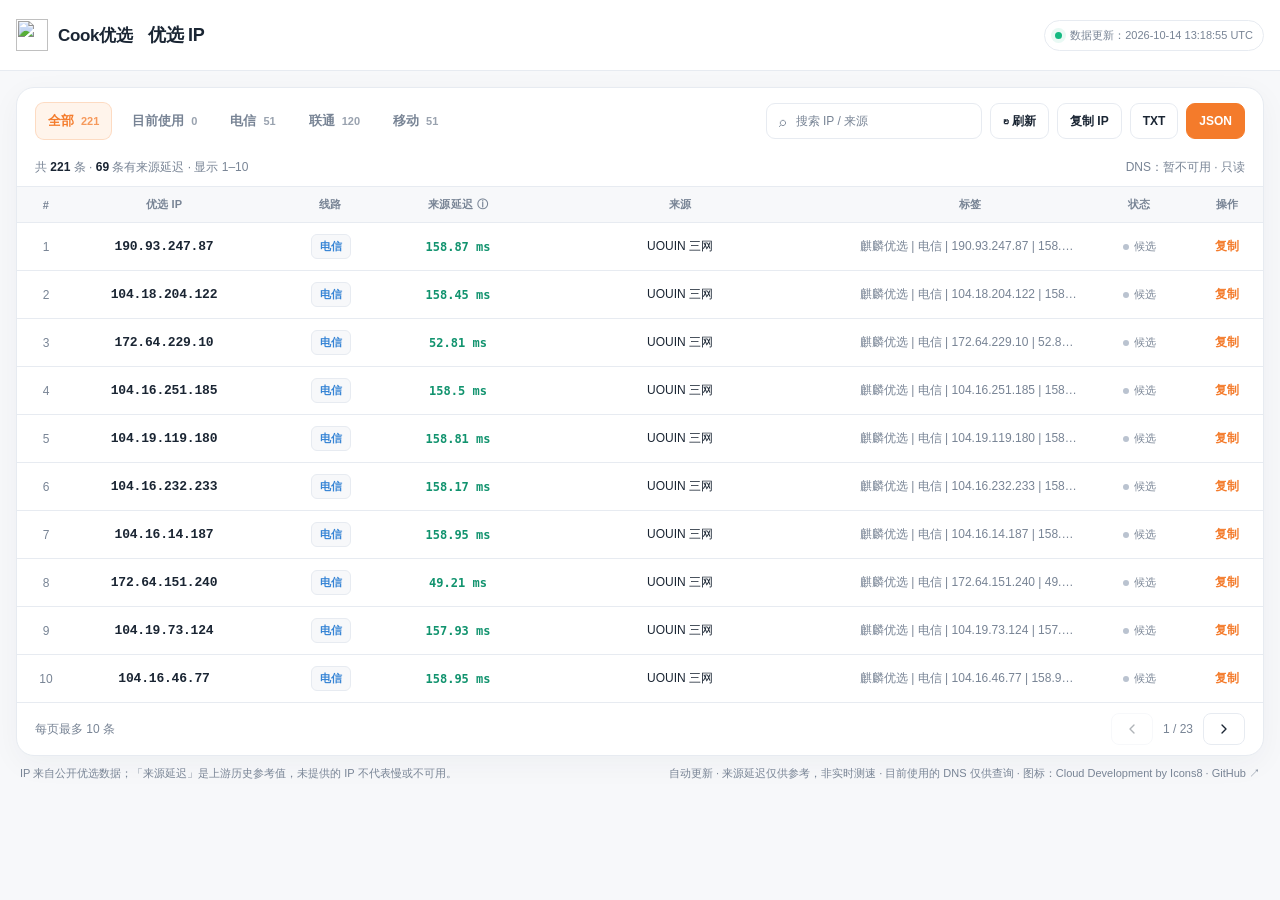
==== commit 22caba75: "Provide high-density header icon image" ====
--- a/index.html
+++ b/index.html
@@ -116,7 +116,7 @@
 </head>
 <body>
 <header class="site-header"><div class="header-inner">
-  <a class="brand" href="./" aria-label="Cook优选首页"><img class="brand-mark" src="https://img.icons8.com/pulsar-color/32/cloud-development.png" width="32" height="32" alt="" decoding="async">Cook优选</a>
+  <a class="brand" href="./" aria-label="Cook优选首页"><img class="brand-mark" src="https://img.icons8.com/pulsar-color/32/cloud-development.png" srcset="https://img.icons8.com/pulsar-color/64/cloud-development.png 2x" width="32" height="32" alt="" decoding="async">Cook优选</a>
   <div class="header-summary"><h1>优选 IP</h1></div>
   <div class="auto-badge"><i class="live-dot" aria-hidden="true"></i><span id="updated">数据更新：读取中…</span></div>
 </div></header>
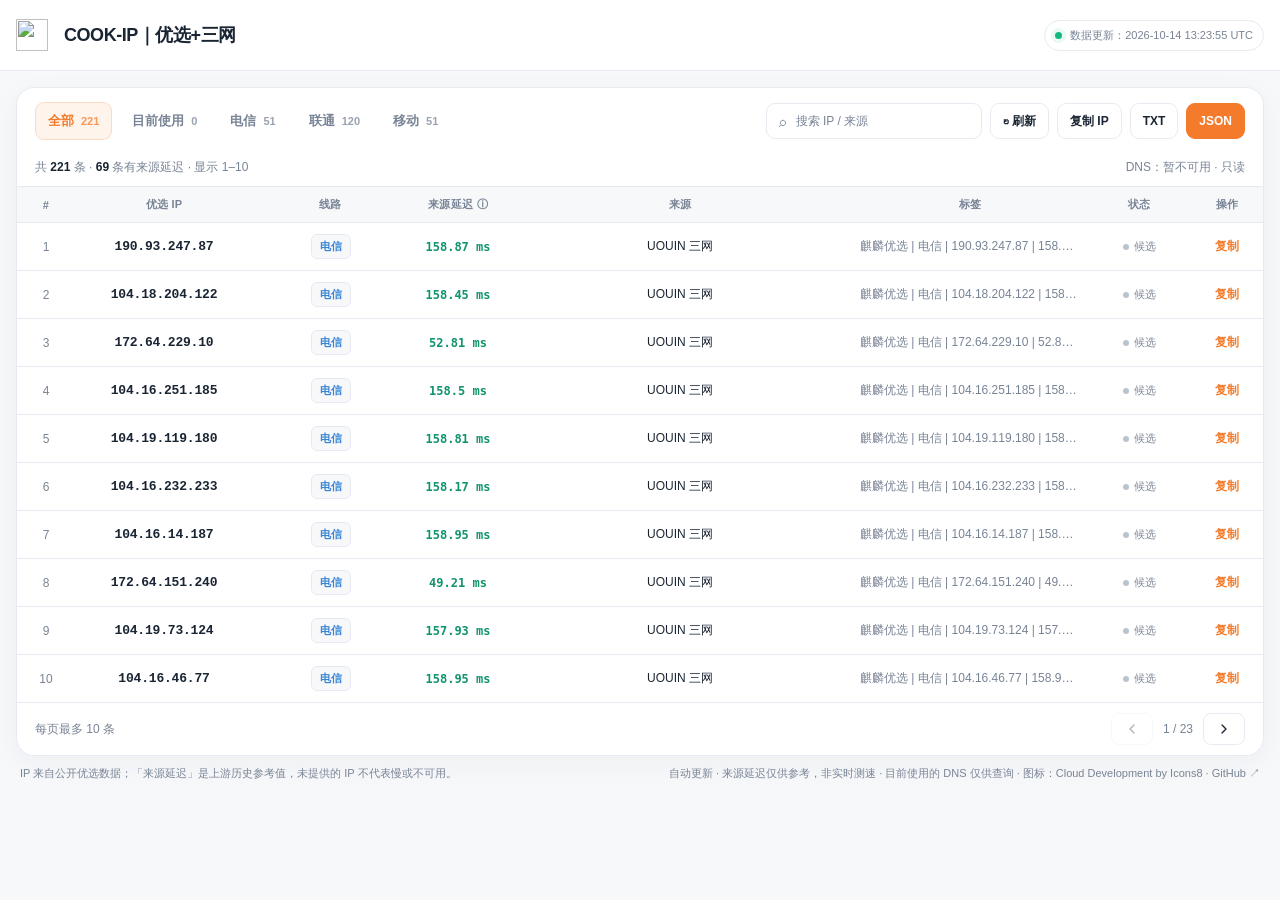
==== commit f4e0edce: "Rename site header to COOK-IP｜优选+三网" ====
--- a/index.html
+++ b/index.html
@@ -5,7 +5,7 @@
   <meta name="viewport" content="width=device-width, initial-scale=1, viewport-fit=cover">
   <meta name="color-scheme" content="light dark">
   <meta name="description" content="Cloudflare IPv4 优选数据：电信、联通、移动与目前使用的 DNS 解析。">
-  <title>Cook 优选 · Cloudflare IP</title>
+  <title>COOK-IP｜优选+三网</title>
   <link type="image/png" sizes="16x16" rel="icon" href="https://img.icons8.com/pulsar-color/16/cloud-development.png">
   <link type="image/png" sizes="32x32" rel="icon" href="https://img.icons8.com/pulsar-color/32/cloud-development.png">
   <style>
@@ -116,8 +116,8 @@
 </head>
 <body>
 <header class="site-header"><div class="header-inner">
-  <a class="brand" href="./" aria-label="Cook优选首页"><img class="brand-mark" src="https://img.icons8.com/pulsar-color/32/cloud-development.png" srcset="https://img.icons8.com/pulsar-color/64/cloud-development.png 2x" width="32" height="32" alt="" decoding="async">Cook优选</a>
-  <div class="header-summary"><h1>优选 IP</h1></div>
+  <a class="brand" href="./" aria-label="COOK-IP｜优选+三网首页"><img class="brand-mark" src="https://img.icons8.com/pulsar-color/32/cloud-development.png" srcset="https://img.icons8.com/pulsar-color/64/cloud-development.png 2x" width="32" height="32" alt="" decoding="async"></a>
+  <div class="header-summary"><h1>COOK-IP｜优选+三网</h1></div>
   <div class="auto-badge"><i class="live-dot" aria-hidden="true"></i><span id="updated">数据更新：读取中…</span></div>
 </div></header>
 <main class="container">
